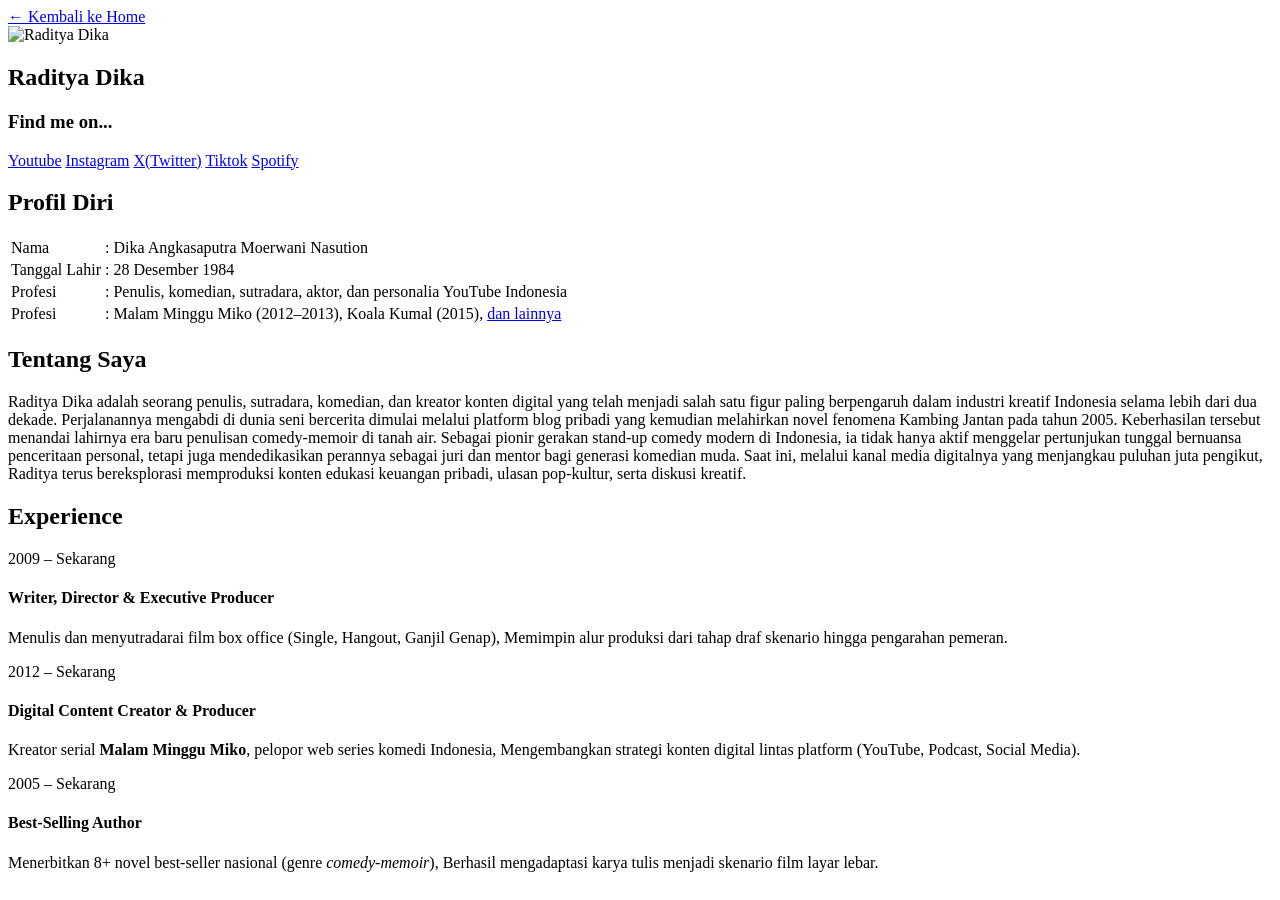
==== cv.html @ 8d0b9ec3 "fix html sementara" ====
<!DOCTYPE html>
<html lang="en">

<head>
    <meta charset="UTF-8">
    <meta name="viewport" content="width=device-width, initial-scale=1.0">
    <title>CV</title>
    <link rel="stylesheet" href="style.css" /> 
</head>

<body>
    <div class="nav-back">
        <a href="index.html" class="btn-back">← Kembali ke Home</a> <!-- balik landing page -->
    </div>

<div class="box">

    <div class="leftbar">
        <div class="profpic">
            <img 
                src="C:\Users\ELISABETH SITORUS\OneDrive\Documents\SEMS 3\PEMWEB\PRAKTIKUM\MODUL1\pweb-html_css-b14-2026\resources\raditya_profpic.jpg"
                alt="Raditya Dika"
                width="300"
                height="200"
            />
        </div> 
        <h2>Raditya Dika</h2>
        <h3>Find me on...</h3>

        <div class="links-social">
            <a href="https://www.youtube.com/@radityadika">Youtube</a>
            <a href="https://www.instagram.com/raditya_dika">Instagram</a>
            <a href="https://x.com/radityadika">X(Twitter)</a>
            <a href="https://www.tiktok.com/@radityadika28">Tiktok</a>
            <a href="https://open.spotify.com/show/6EmSBAixLaU1CwSu6gyujz?si=4ee5147032764cd2">Spotify</a>
        </div>
    </div>

    <div class="rightbar">
        <div class="box">
            <h2>Profil Diri</h2>
            <table>
                <tr>
                    <td class="label">Nama</td>
                    <td class="titik-dua">:</td>
                    <td>Dika Angkasaputra Moerwani Nasution</td>
                </tr>
                <tr>
                    <td class="label">Tanggal Lahir</td>
                    <td class="titik-dua">:</td>
                    <td>28 Desember 1984</td>
                </tr>
                <tr>
                    <td class="label">Profesi</td>
                    <td class="titik-dua">:</td>
                    <td>Penulis, komedian, sutradara, aktor, dan personalia YouTube Indonesia</td>
                </tr>
                <tr>
                    <td class="label">Profesi</td>
                    <td class="titik-dua">:</td>
                    <td>Malam Minggu Miko (2012–2013), Koala Kumal (2015), <a href="#more">dan lainnya</a></td>
                </tr>
            </table>
        </div>

        <div class="box">
            <h2>Tentang Saya</h2>
            <p>
                Raditya Dika adalah seorang penulis, sutradara, komedian, dan kreator konten digital yang telah menjadi salah satu figur paling berpengaruh dalam industri kreatif Indonesia selama lebih dari dua dekade. Perjalanannya mengabdi di dunia seni bercerita dimulai melalui platform blog pribadi yang kemudian melahirkan novel fenomena Kambing Jantan pada tahun 2005. Keberhasilan tersebut menandai lahirnya era baru penulisan comedy-memoir di tanah air. Sebagai pionir gerakan stand-up comedy modern di Indonesia, ia tidak hanya aktif menggelar pertunjukan tunggal bernuansa penceritaan personal, tetapi juga mendedikasikan perannya sebagai juri dan mentor bagi generasi komedian muda. Saat ini, melalui kanal media digitalnya yang menjangkau puluhan juta pengikut, Raditya terus bereksplorasi memproduksi konten edukasi keuangan pribadi, ulasan pop-kultur, serta diskusi kreatif.
            </p>
        </div>
    </div>
</div>

<div class="more" id="more">
    <h2>Experience</h2>
    <div class="gallery">
        <div class="exp1">
            <div class="timeline-item">
                <span class="year">2009 – Sekarang</span>
                <h4>Writer, Director & Executive Producer</h4>
                <p>Menulis dan menyutradarai film box office (Single, Hangout, Ganjil Genap), Memimpin alur produksi dari tahap draf skenario hingga pengarahan pemeran.</p>
            </div>
        </div>

        <div class="exp1">
            <div class="timeline-item">
                <span class="year">2012 – Sekarang</span>
                <h4>Digital Content Creator & Producer</h4>
                <p>Kreator serial <b>Malam Minggu Miko</b>, pelopor web series komedi Indonesia, Mengembangkan strategi konten digital lintas platform (YouTube, Podcast, Social Media).</p>
            </div>
        </div>

        <div class="exp1">
            <div class="timeline-item">
                <span class="year">2005 – Sekarang</span>
                <h4>Best-Selling Author</h4>
                <p>Menerbitkan 8+ novel best-seller nasional (genre <i>comedy-memoir</i>), Berhasil mengadaptasi karya tulis menjadi skenario film layar lebar.</p>
            </div>
        </div>
    </div>
</div>
</body>

</html>
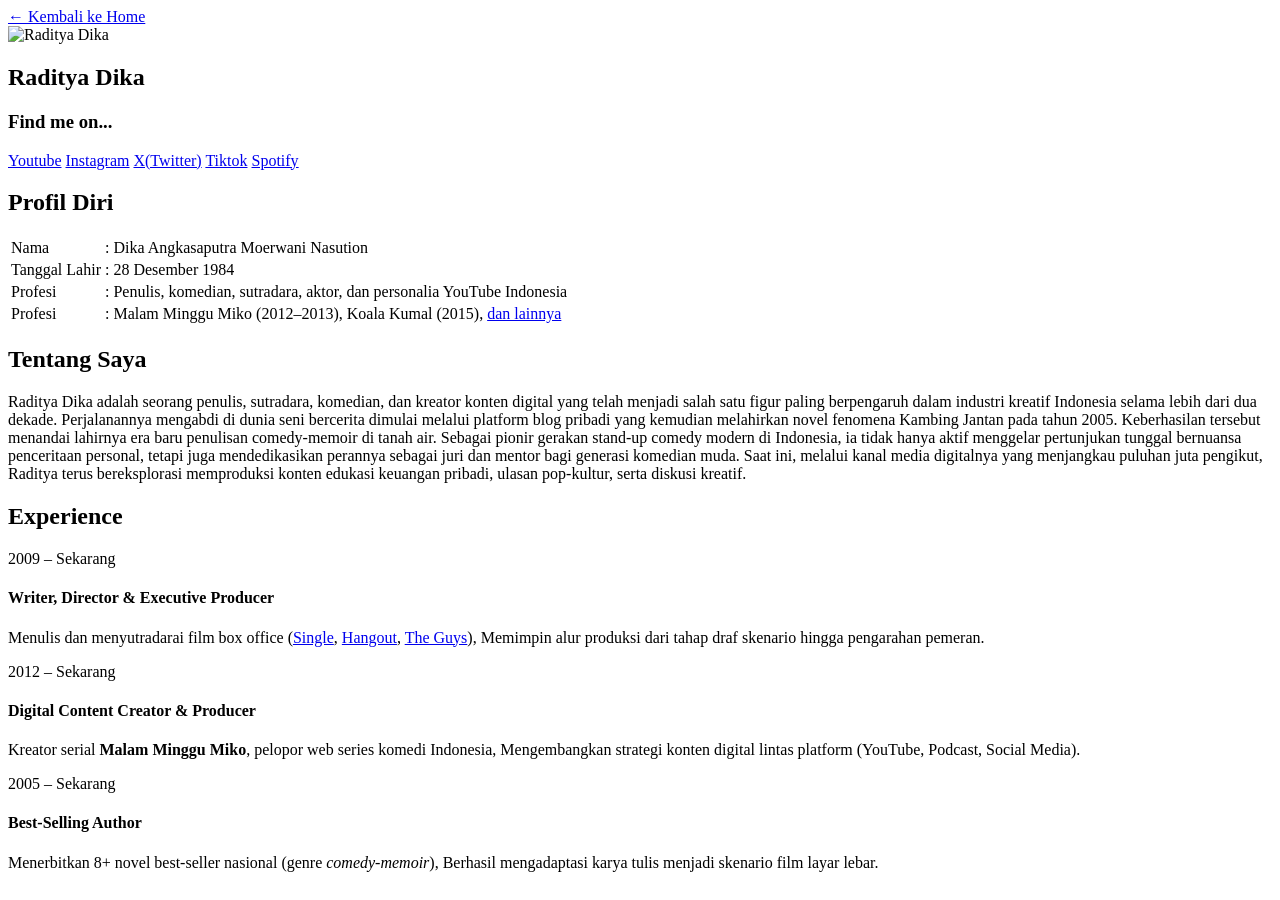
==== commit c2506bab: "fix cv sementara" ====
--- a/cv.html
+++ b/cv.html
@@ -79,7 +79,7 @@
             <div class="timeline-item">
                 <span class="year">2009 – Sekarang</span>
                 <h4>Writer, Director & Executive Producer</h4>
-                <p>Menulis dan menyutradarai film box office (Single, Hangout, Ganjil Genap), Memimpin alur produksi dari tahap draf skenario hingga pengarahan pemeran.</p>
+                <p>Menulis dan menyutradarai film box office (<a href="https://id.wikipedia.org/wiki/Single_(film)">Single</a>, <a href="https://id.wikipedia.org/wiki/Hangout_(film)">Hangout</a>, <a href="https://id.wikipedia.org/wiki/The_Guys">The Guys</a>), Memimpin alur produksi dari tahap draf skenario hingga pengarahan pemeran.</p>
             </div>
         </div>
 
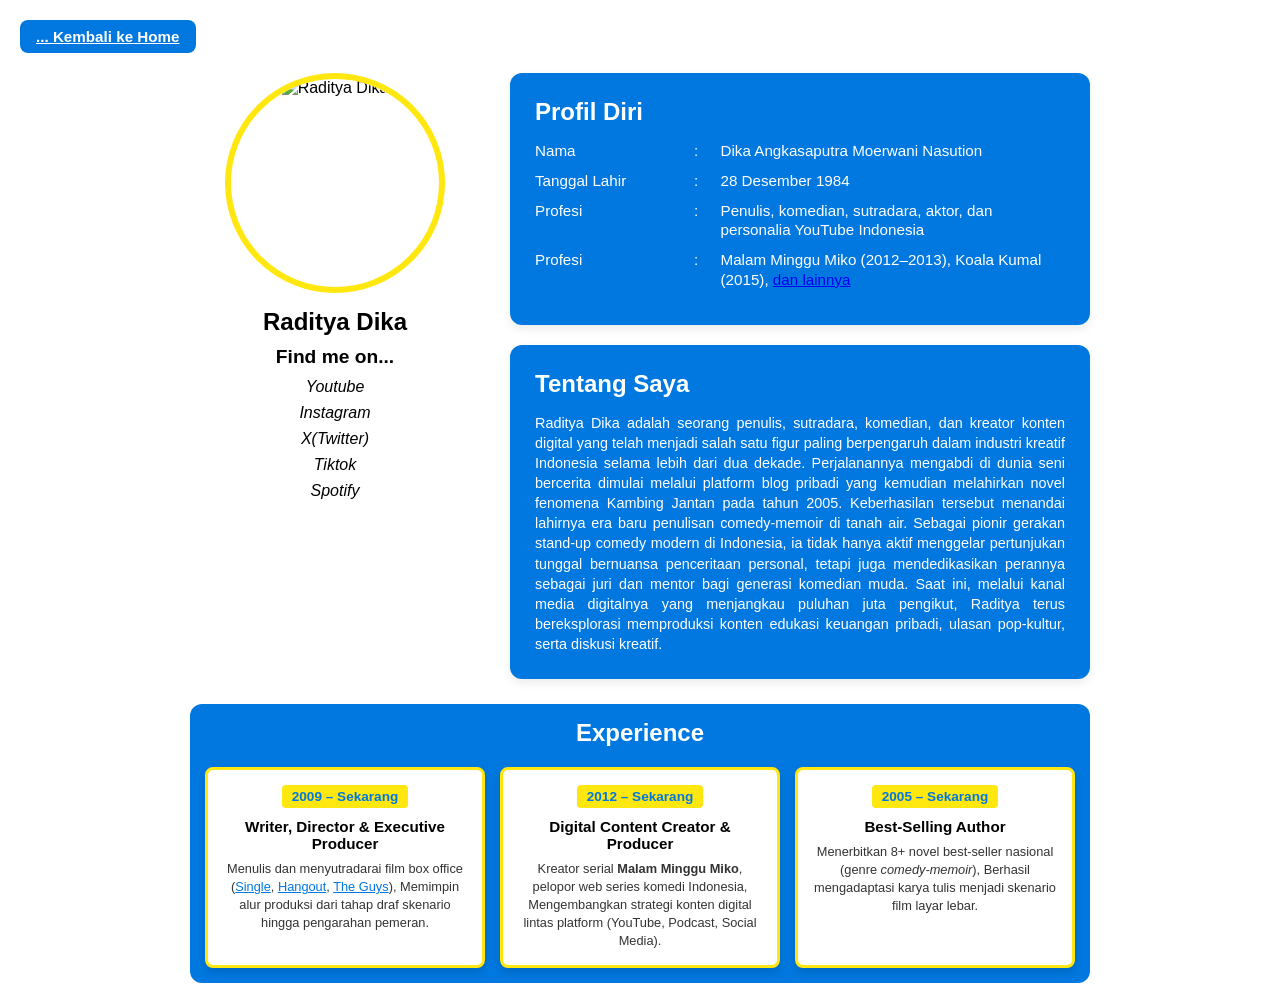
==== commit 8e85fb36: "fix cv" ====
--- a/cv.html
+++ b/cv.html
@@ -10,29 +10,29 @@
 
 <body>
     <div class="nav-back">
-        <a href="index.html" class="btn-back">← Kembali ke Home</a> <!-- balik landing page -->
+        <a href="index.html" class="btn-back"><b>... Kembali ke Home</b> </a> <!-- balik landing page -->
     </div>
 
-<div class="box">
+<div class="page">
 
     <div class="leftbar">
         <div class="profpic">
             <img 
                 src="C:\Users\ELISABETH SITORUS\OneDrive\Documents\SEMS 3\PEMWEB\PRAKTIKUM\MODUL1\pweb-html_css-b14-2026\resources\raditya_profpic.jpg"
                 alt="Raditya Dika"
-                width="300"
-                height="200"
+                width="400"
+                height="300"
             />
         </div> 
         <h2>Raditya Dika</h2>
         <h3>Find me on...</h3>
 
         <div class="links-social">
-            <a href="https://www.youtube.com/@radityadika">Youtube</a>
-            <a href="https://www.instagram.com/raditya_dika">Instagram</a>
-            <a href="https://x.com/radityadika">X(Twitter)</a>
-            <a href="https://www.tiktok.com/@radityadika28">Tiktok</a>
-            <a href="https://open.spotify.com/show/6EmSBAixLaU1CwSu6gyujz?si=4ee5147032764cd2">Spotify</a>
+            <p><a href="https://www.youtube.com/@radityadika">Youtube</a></p>
+            <p><a href="https://www.instagram.com/raditya_dika">Instagram</a></p>
+            <p><a href="https://x.com/radityadika">X(Twitter)</a></p>
+            <p><a href="https://www.tiktok.com/@radityadika28">Tiktok</a></p>
+            <p><a href="https://open.spotify.com/show/6EmSBAixLaU1CwSu6gyujz?si=4ee5147032764cd2">Spotify</a></p>
         </div>
     </div>
 
@@ -72,6 +72,7 @@
     </div>
 </div>
 
+<div class="experience">
 <div class="more" id="more">
     <h2>Experience</h2>
     <div class="gallery">
@@ -100,6 +101,7 @@
         </div>
     </div>
 </div>
+</div>
 </body>
 
 </html>
--- a/style.css
+++ b/style.css
@@ -0,0 +1,258 @@
+* {
+  box-sizing: border-box;
+  margin: 0;
+  padding: 0;
+  font-family: Arial, Helvetica, sans-serif;
+}
+
+.nav-back {
+  margin-bottom: 20px;
+}
+
+body {
+  background-color: #ffffff; 
+  color: #000000;          
+  padding: 20px;
+}
+
+.page {
+  display: flex;
+  flex-direction: row;
+  max-width: 900px;
+  margin: 0 auto;
+  gap: 30px;
+}
+
+.btn-back {
+  display: inline-block;
+  padding: 8px 16px;
+  background-color: #0078e0; 
+  color: #ffffff;        
+  border-radius: 8px;
+  font-size: 0.95rem;
+  transition: background-color 0.2s ease, transform 0.1s ease;
+}
+
+.btn-back:hover {
+  background-color: #005bb5;
+  transform: translateY(-1px);
+}
+
+.leftbar {
+  flex: 1;
+  text-align: center;
+}
+
+.profpic {
+  width: 100%;
+  max-width: 220px;
+  aspect-ratio: 1 / 1;
+  margin: 0 auto 15px auto;
+  border-radius: 50%;
+  border: 6px solid #ffe70f; /* Aksen Kuning */
+  overflow: hidden;
+  background-color: #ffffff;
+}
+
+.profpic img {
+  width: 100%;
+  height: 100%;
+  object-fit: cover;
+  object-position: center;
+}
+
+.leftbar h2 {
+  font-size: 1.5rem;
+  font-weight: bold;
+  margin-bottom: 10px;
+  color: #000000;
+}
+
+.leftbar h3 {
+  font-size: 1.2rem;
+  font-weight: bold;
+  margin-bottom: 10px;
+  color: #000000;
+}
+
+.links-social p {
+  font-size: 1rem;
+  margin-bottom: 8px;
+}
+
+.links-social a {
+  color: #000000;
+  text-decoration: none;
+  font-style: italic;
+  transition: color 0.2s ease;
+}
+
+.links-social a:hover {
+  color: #ffe70f;
+  text-decoration: underline;
+}
+
+.rightbar {
+  flex: 2;
+  display: flex;
+  flex-direction: column;
+  gap: 20px;
+}
+
+.box {
+  background-color: #0078e0; /* Biru Utas */
+  color: #ffffff;            /* Teks Putih */
+  padding: 25px;
+  border-radius: 12px;
+  box-shadow: 0 4px 10px rgba(0, 0, 0, 0.08);
+}
+
+.box h2 {
+  font-size: 1.5rem;
+  font-weight: bold;
+  margin-bottom: 15px;
+  color: #ffffff;
+}
+
+.box table {
+  width: 100%;
+  border-collapse: collapse;
+}
+
+.box td {
+  vertical-align: top;
+  padding-bottom: 10px;
+  font-size: 0.95rem;
+  line-height: 1.3;
+  color: #ffffff;
+}
+
+.box td.label {
+  width: 30%;
+}
+
+.box td.titik-dua {
+  width: 5%;
+}
+
+.box p {
+  font-size: 0.9rem;
+  line-height: 1.4;
+  text-align: justify;
+  color: #ffffff;
+}
+
+.experience {
+  max-width: 900px;
+  margin: 25px auto 0 auto; /* 30px memberi jarak dari box atasnya */
+  background-color: #0078e0;
+  padding: 15px;
+  border-radius: 12px;
+}
+
+.experience h2 {
+  text-align: center;
+  font-size: 1.5rem;
+  font-weight: bold;
+  margin-bottom: 20px;
+  color: #ffffff;
+}
+
+/* Grid Layout 3 Kolom Sejajar */
+.gallery {
+  display: flex;
+  justify-content: center;
+  align-items: stretch; /* Memastikan tinggi ketiga box selalu sama */
+  gap: 15px;            /* Jarak antar 3 box */
+}
+
+/* Masing-Masing Box dari 3 Experience */
+.exp1 {
+  flex: 1;                     /* Membagi 3 box rata lebar */
+  background-color: #ffffff;   /* Latar putih agar kontras di atas biru */
+  color: #000000;              /* Teks hitam */
+  border-radius: 8px;
+  border: 3px solid #ffe70f;    /* Bingkai aksen kuning */
+  overflow: hidden;
+  box-shadow: 0 4px 8px rgba(0, 0, 0, 0.15);
+  transition: transform 0.2s ease;
+}
+
+.exp1:hover {
+  transform: translateY(-5px); /* Efek terangkat saat di-hover */
+}
+
+/* Isi Teks di Dalam Box */
+.timeline-item {
+  padding: 15px;
+  display: flex;
+  flex-direction: column;
+  align-items: center;
+  text-align: center;
+  height: 100%;
+}
+
+.timeline-item .year {
+  font-size: 0.85rem;
+  font-weight: bold;
+  color: #0078e0;
+  background-color: #ffe70f;
+  padding: 4px 10px;
+  border-radius: 4px;
+  margin-bottom: 10px;
+  display: inline-block;
+}
+
+.timeline-item h4 {
+  font-size: 0.95rem;
+  font-weight: bold;
+  color: #000000;
+  margin-bottom: 8px;
+}
+
+.timeline-item p {
+  font-size: 0.8rem;
+  color: #333333;
+  line-height: 1.4;
+  font-weight: normal;
+}
+
+.timeline-item p a {
+  color: #0078e0;
+  text-decoration: underline;
+}
+
+/* Responsive Support untuk Layar HP */
+@media (max-width: 768px) {
+  .gallery {
+    flex-direction: column; /* Mengubah susunan 3 box menjadi vertikal di HP */
+  }
+}
+
+@media (max-width: 768px) {
+  body {
+    padding: 10px;
+  }
+
+  .box {
+    flex-direction: column;
+    gap: 20px;
+  }
+
+  .leftbar, 
+  .rightbar {
+    width: 100%;
+  }
+
+  .profpic {
+    max-width: 180px;
+  }
+
+  .more {
+    flex-direction: column;
+  }
+
+  .gallery {
+    height: 140px;
+  }
+}
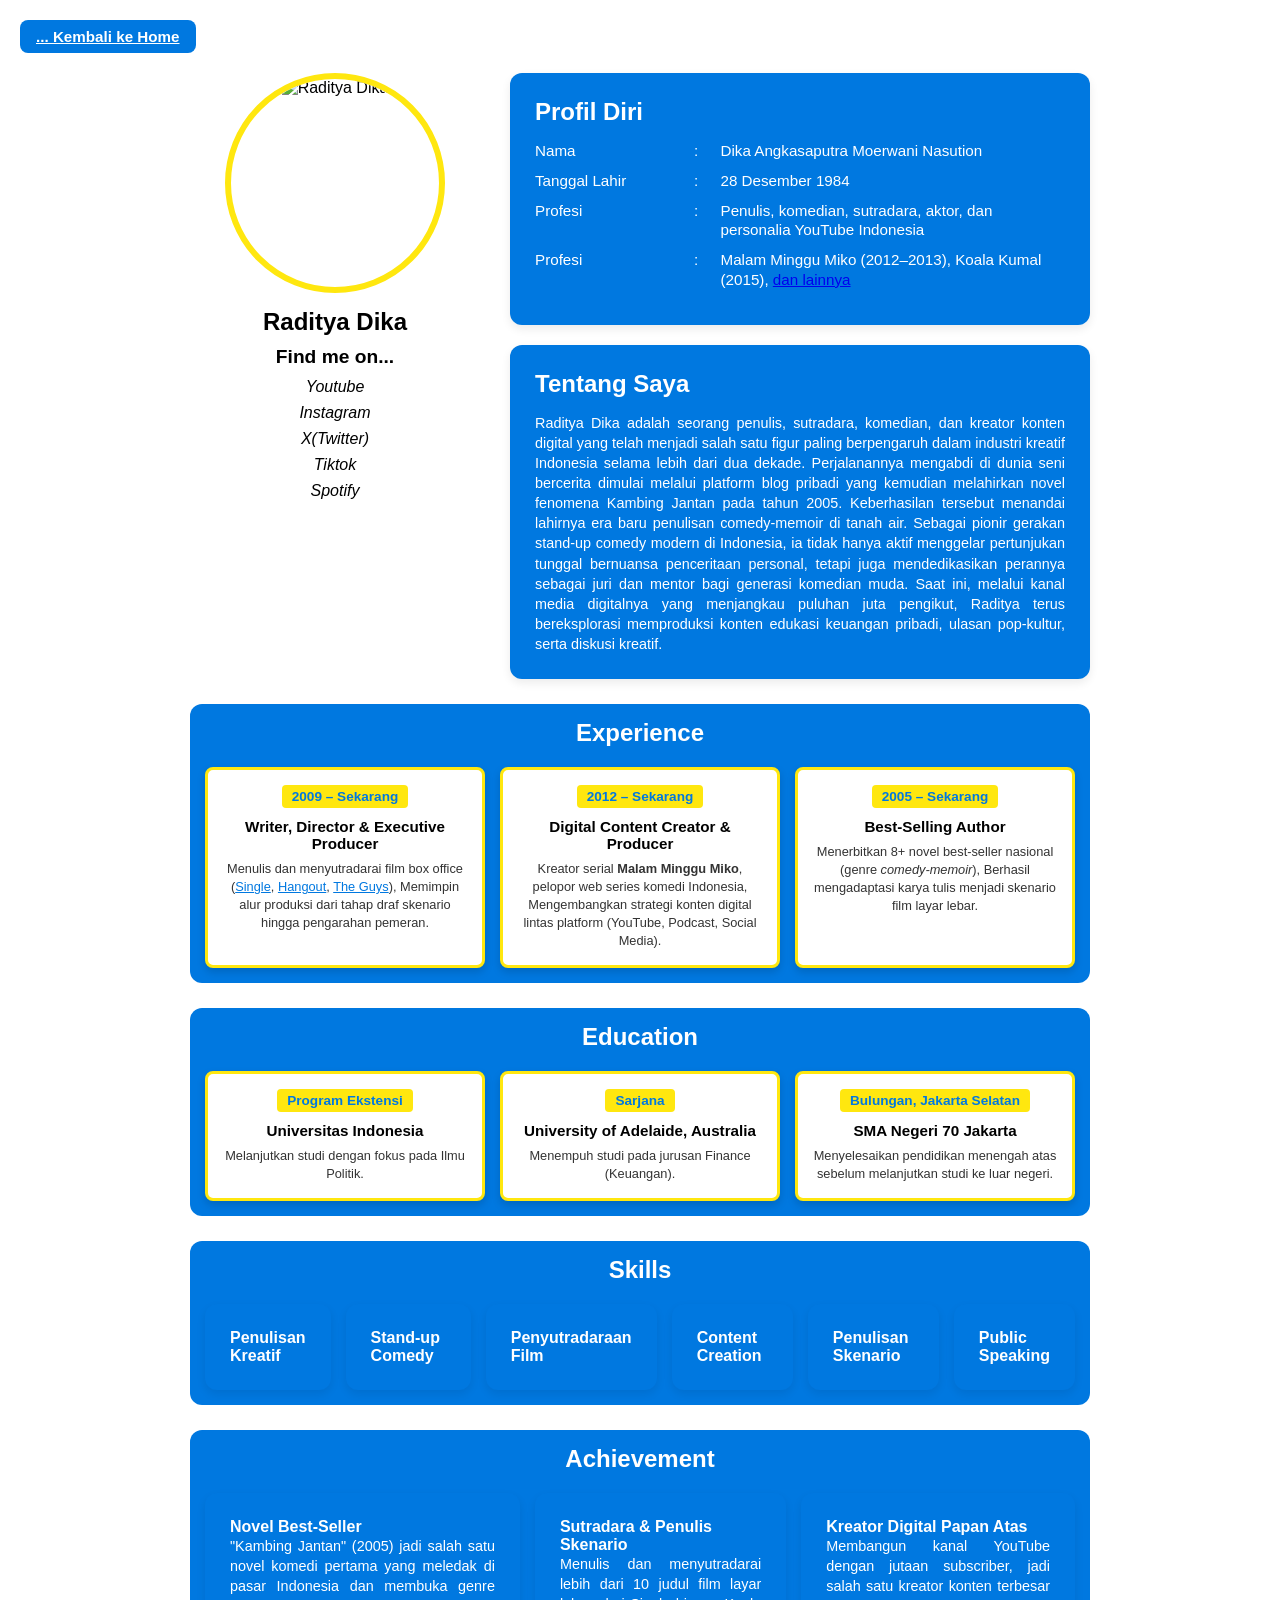
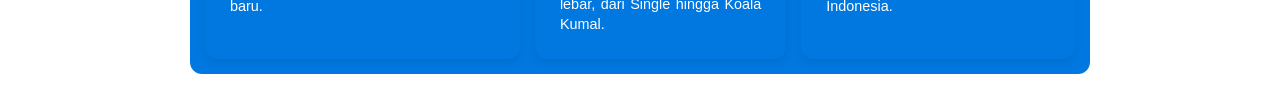
==== commit 3e9c2415: "edu skill achiev" ====
--- a/cv.html
+++ b/cv.html
@@ -102,6 +102,97 @@
     </div>
 </div>
 </div>
+
+<div class="experience">
+<div class="more" id="education">
+    <h2>Education</h2>
+    <div class="gallery">
+        <div class="exp1">
+            <div class="timeline-item">
+                <span class="year">Program Ekstensi</span>
+                <h4>Universitas Indonesia</h4>
+                <p>Melanjutkan studi dengan fokus pada Ilmu Politik.</p>
+            </div>
+        </div>
+
+        <div class="exp1">
+            <div class="timeline-item">
+                <span class="year">Sarjana</span>
+                <h4>University of Adelaide, Australia</h4>
+                <p>Menempuh studi pada jurusan Finance (Keuangan).</p>
+            </div>
+        </div>
+
+        <div class="exp1">
+            <div class="timeline-item">
+                <span class="year">Bulungan, Jakarta Selatan</span>
+                <h4>SMA Negeri 70 Jakarta</h4>
+                <p>Menyelesaikan pendidikan menengah atas sebelum melanjutkan studi ke luar negeri.</p>
+            </div>
+        </div>
+    </div>
+</div>
+</div>
+
+<div class="experience">
+<div class="more" id="skills">
+    <h2>Skills</h2>
+    <div class="gallery skills-grid">
+        <div class="box skill-card">
+            <h4>Penulisan Kreatif</h4>
+            <div class="skill-bar"><span style="width: 95%;"></span></div>
+        </div>
+
+        <div class="box skill-card">
+            <h4>Stand-up Comedy</h4>
+            <div class="skill-bar"><span style="width: 90%;"></span></div>
+        </div>
+
+        <div class="box skill-card">
+            <h4>Penyutradaraan Film</h4>
+            <div class="skill-bar"><span style="width: 85%;"></span></div>
+        </div>
+
+        <div class="box skill-card">
+            <h4>Content Creation</h4>
+            <div class="skill-bar"><span style="width: 92%;"></span></div>
+        </div>
+
+        <div class="box skill-card">
+            <h4>Penulisan Skenario</h4>
+            <div class="skill-bar"><span style="width: 88%;"></span></div>
+        </div>
+
+        <div class="box skill-card">
+            <h4>Public Speaking</h4>
+            <div class="skill-bar"><span style="width: 93%;"></span></div>
+        </div>
+    </div>
+</div>
+</div>
+
+<div class="experience">
+<div class="more" id="achievement">
+    <h2>Achievement</h2>
+    <div class="gallery achieve-grid">
+        <div class="box achieve-card">
+            <h4>Novel Best-Seller</h4>
+            <p>"Kambing Jantan" (2005) jadi salah satu novel komedi pertama yang meledak di pasar Indonesia dan membuka genre baru.</p>
+        </div>
+
+        <div class="box achieve-card">
+            <h4>Sutradara & Penulis Skenario</h4>
+            <p>Menulis dan menyutradarai lebih dari 10 judul film layar lebar, dari Single hingga Koala Kumal.</p>
+        </div>
+
+        <div class="box achieve-card">
+            <h4>Kreator Digital Papan Atas</h4>
+            <p>Membangun kanal YouTube dengan jutaan subscriber, jadi salah satu kreator konten terbesar Indonesia.</p>
+        </div>
+    </div>
+</div>
+</div>
+
 </body>
 
 </html>
--- a/style.css
+++ b/style.css
@@ -49,7 +49,7 @@
   aspect-ratio: 1 / 1;
   margin: 0 auto 15px auto;
   border-radius: 50%;
-  border: 6px solid #ffe70f; /* Aksen Kuning */
+  border: 6px solid #ffe70f; 
   overflow: hidden;
   background-color: #ffffff;
 }
@@ -100,8 +100,8 @@
 }
 
 .box {
-  background-color: #0078e0; /* Biru Utas */
-  color: #ffffff;            /* Teks Putih */
+  background-color: #0078e0; 
+  color: #ffffff;          
   padding: 25px;
   border-radius: 12px;
   box-shadow: 0 4px 10px rgba(0, 0, 0, 0.08);
@@ -144,7 +144,7 @@
 
 .experience {
   max-width: 900px;
-  margin: 25px auto 0 auto; /* 30px memberi jarak dari box atasnya */
+  margin: 25px auto 0 auto; 
   background-color: #0078e0;
   padding: 15px;
   border-radius: 12px;
@@ -158,31 +158,29 @@
   color: #ffffff;
 }
 
-/* Grid Layout 3 Kolom Sejajar */
 .gallery {
   display: flex;
   justify-content: center;
-  align-items: stretch; /* Memastikan tinggi ketiga box selalu sama */
-  gap: 15px;            /* Jarak antar 3 box */
-}
-
-/* Masing-Masing Box dari 3 Experience */
+  align-items: stretch; 
+  gap: 15px;           
+}
+
 .exp1 {
-  flex: 1;                     /* Membagi 3 box rata lebar */
-  background-color: #ffffff;   /* Latar putih agar kontras di atas biru */
-  color: #000000;              /* Teks hitam */
+  flex: 1;                    
+  background-color: #ffffff;  
+  color: #000000;             
   border-radius: 8px;
-  border: 3px solid #ffe70f;    /* Bingkai aksen kuning */
+  border: 3px solid #ffe70f;   
   overflow: hidden;
   box-shadow: 0 4px 8px rgba(0, 0, 0, 0.15);
   transition: transform 0.2s ease;
 }
 
 .exp1:hover {
-  transform: translateY(-5px); /* Efek terangkat saat di-hover */
-}
-
-/* Isi Teks di Dalam Box */
+  transform: translateY(-5px); 
+}
+
+
 .timeline-item {
   padding: 15px;
   display: flex;
@@ -222,37 +220,17 @@
   text-decoration: underline;
 }
 
-/* Responsive Support untuk Layar HP */
+/* bagian ngatur responsive */
 @media (max-width: 768px) {
   .gallery {
-    flex-direction: column; /* Mengubah susunan 3 box menjadi vertikal di HP */
+    flex-direction: column;
+    gap: 15px;
   }
-}
-
-@media (max-width: 768px) {
-  body {
-    padding: 10px;
+  .experience {
+    margin: 20px 10px 0 10px;
+    padding: 15px;
   }
-
-  .box {
-    flex-direction: column;
-    gap: 20px;
-  }
-
-  .leftbar, 
-  .rightbar {
+  .exp1-item {
     width: 100%;
   }
-
-  .profpic {
-    max-width: 180px;
-  }
-
-  .more {
-    flex-direction: column;
-  }
-
-  .gallery {
-    height: 140px;
-  }
 }
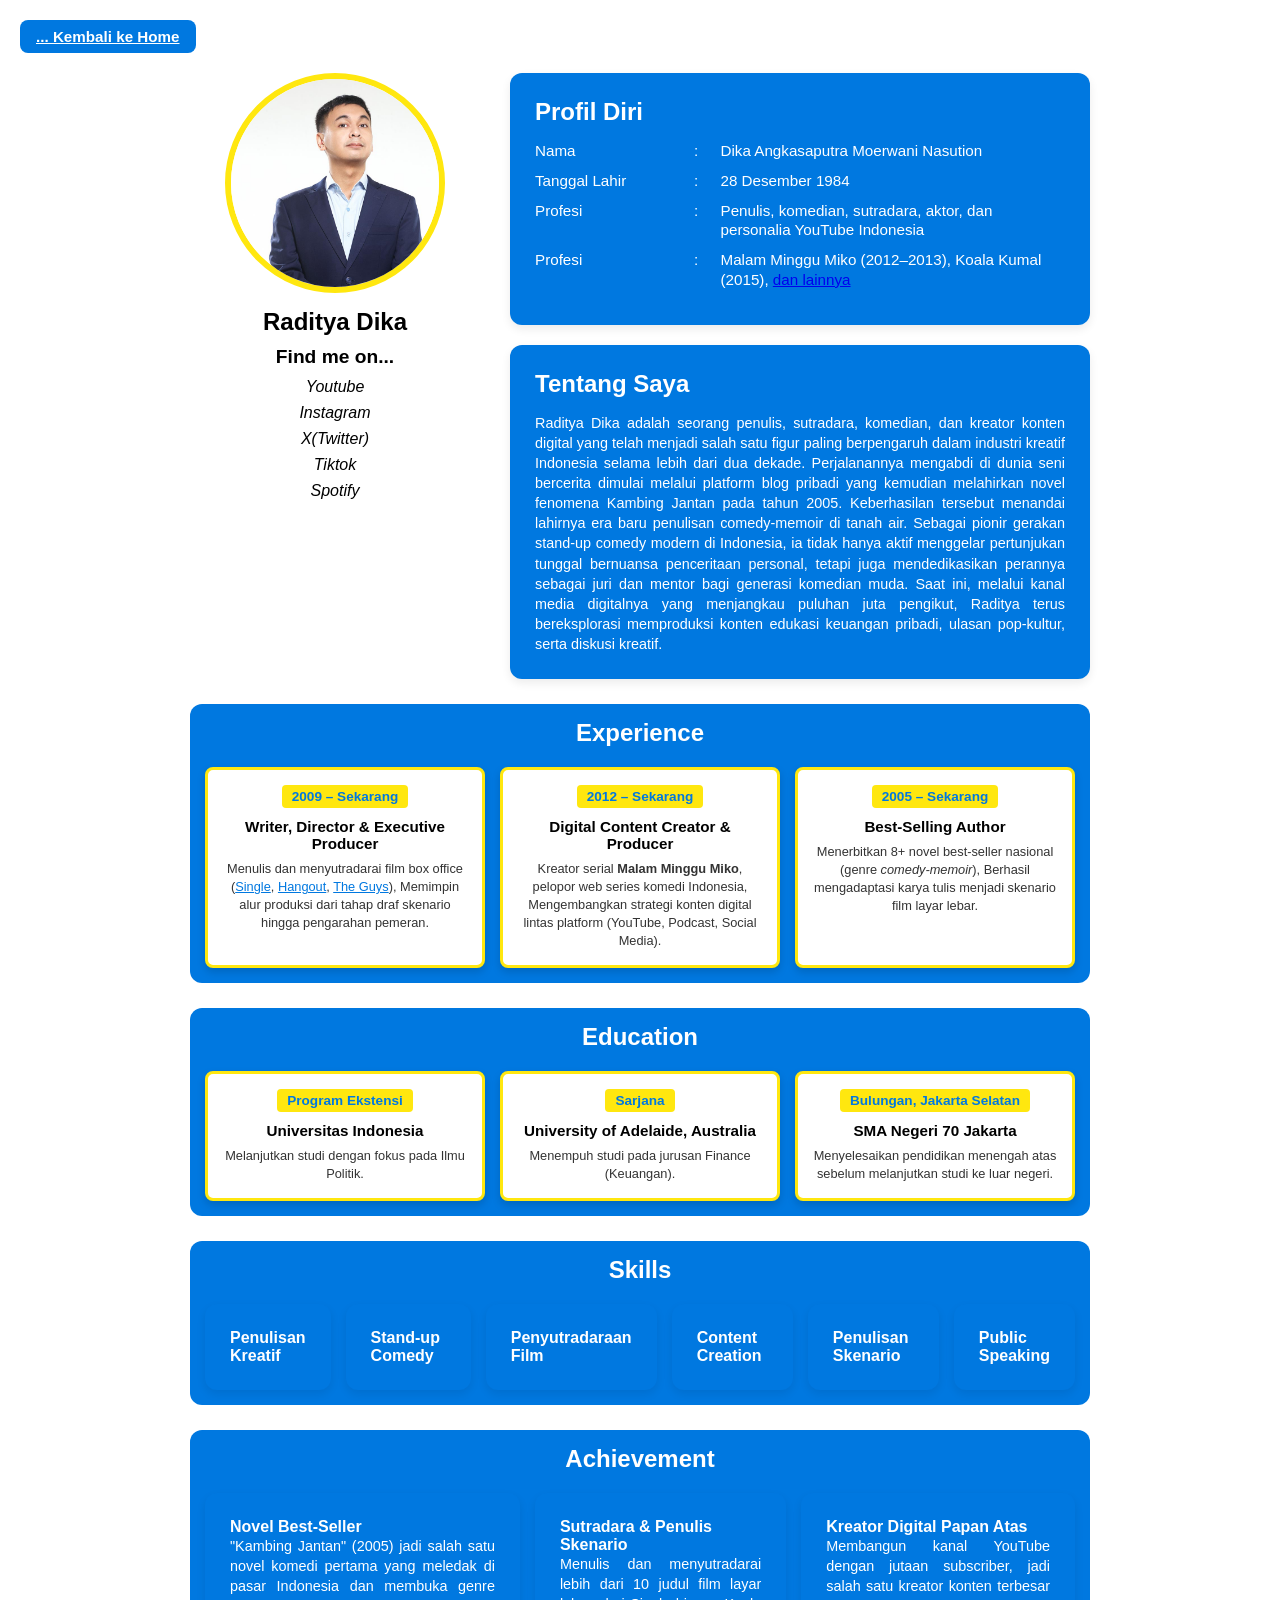
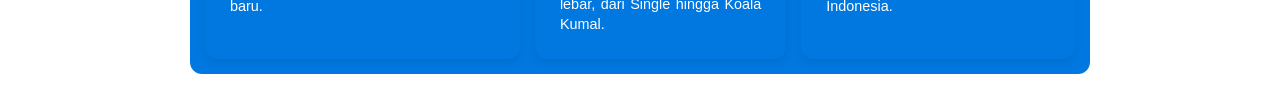
==== commit 35760748: "Progress landing page" ====
--- a/cv.html
+++ b/cv.html
@@ -18,7 +18,7 @@
     <div class="leftbar">
         <div class="profpic">
             <img 
-                src="C:\Users\ELISABETH SITORUS\OneDrive\Documents\SEMS 3\PEMWEB\PRAKTIKUM\MODUL1\pweb-html_css-b14-2026\resources\raditya_profpic.jpg"
+                src="resources\raditya_profpic.jpg"
                 alt="Raditya Dika"
                 width="400"
                 height="300"
@@ -38,6 +38,7 @@
 
     <div class="rightbar">
         <div class="box">
+            <div id="profil">
             <h2>Profil Diri</h2>
             <table>
                 <tr>
@@ -61,6 +62,7 @@
                     <td>Malam Minggu Miko (2012–2013), Koala Kumal (2015), <a href="#more">dan lainnya</a></td>
                 </tr>
             </table>
+            </div>
         </div>
 
         <div class="box">
--- a/style.css
+++ b/style.css
@@ -14,6 +14,92 @@
   color: #000000;          
   padding: 20px;
 }
+
+.nav-wrapper {
+  padding: 20px;
+  margin-bottom: 10px;
+  background-color: #0078e0;
+  border-radius: 20px;
+}
+
+nav {
+  display: flex;
+  align-items: center;
+}
+
+.nav-links {
+  display: flex;
+  font-size: 15px;
+  color: rgb(250, 250, 250);
+  margin-right: auto;
+  gap: 50px;
+  transition: 0.5s ease;
+}
+.nav-links a {
+  color: #ffffff;
+}
+
+nav a:hover {
+  color: #ffe70f;
+}
+
+.home-container {
+  display: flex;
+  align-items: center;
+  gap: 30px;
+}
+
+#image img {
+  width: 150px;
+  height: 150px;
+  border-radius: 50%;
+}
+
+.landing-page-box {
+  background-color: transparent;
+  color: #000000;          
+  padding: 5px;
+  border-radius: 40px;
+  box-shadow: 0 4px 10px rgba(0, 0, 0, 0.08);
+}
+
+.profile-text {
+  flex: 1;
+  font-size: 15px;
+  padding: 100px 100px;
+  color: #000000;
+}
+
+.profile-text h1 {
+  margin-bottom: 10px;
+}
+
+.profile-text p {
+  margin-bottom: 15px;
+  line-height: 1.6;
+}
+
+.social-media-box {
+  position: fixed;
+  top: 80%;
+  right: 16px;
+  transform: translateY(-50%);
+  z-index: 999;
+}
+
+.social-media {
+  position: sticky;
+  right: 16px;
+  display: flex;
+  flex-direction: column;
+  gap: 15px;
+}
+
+.social-media a:hover {
+  color: #ffe70f;
+}
+
+/* CREATIVE CV */
 
 .page {
   display: flex;
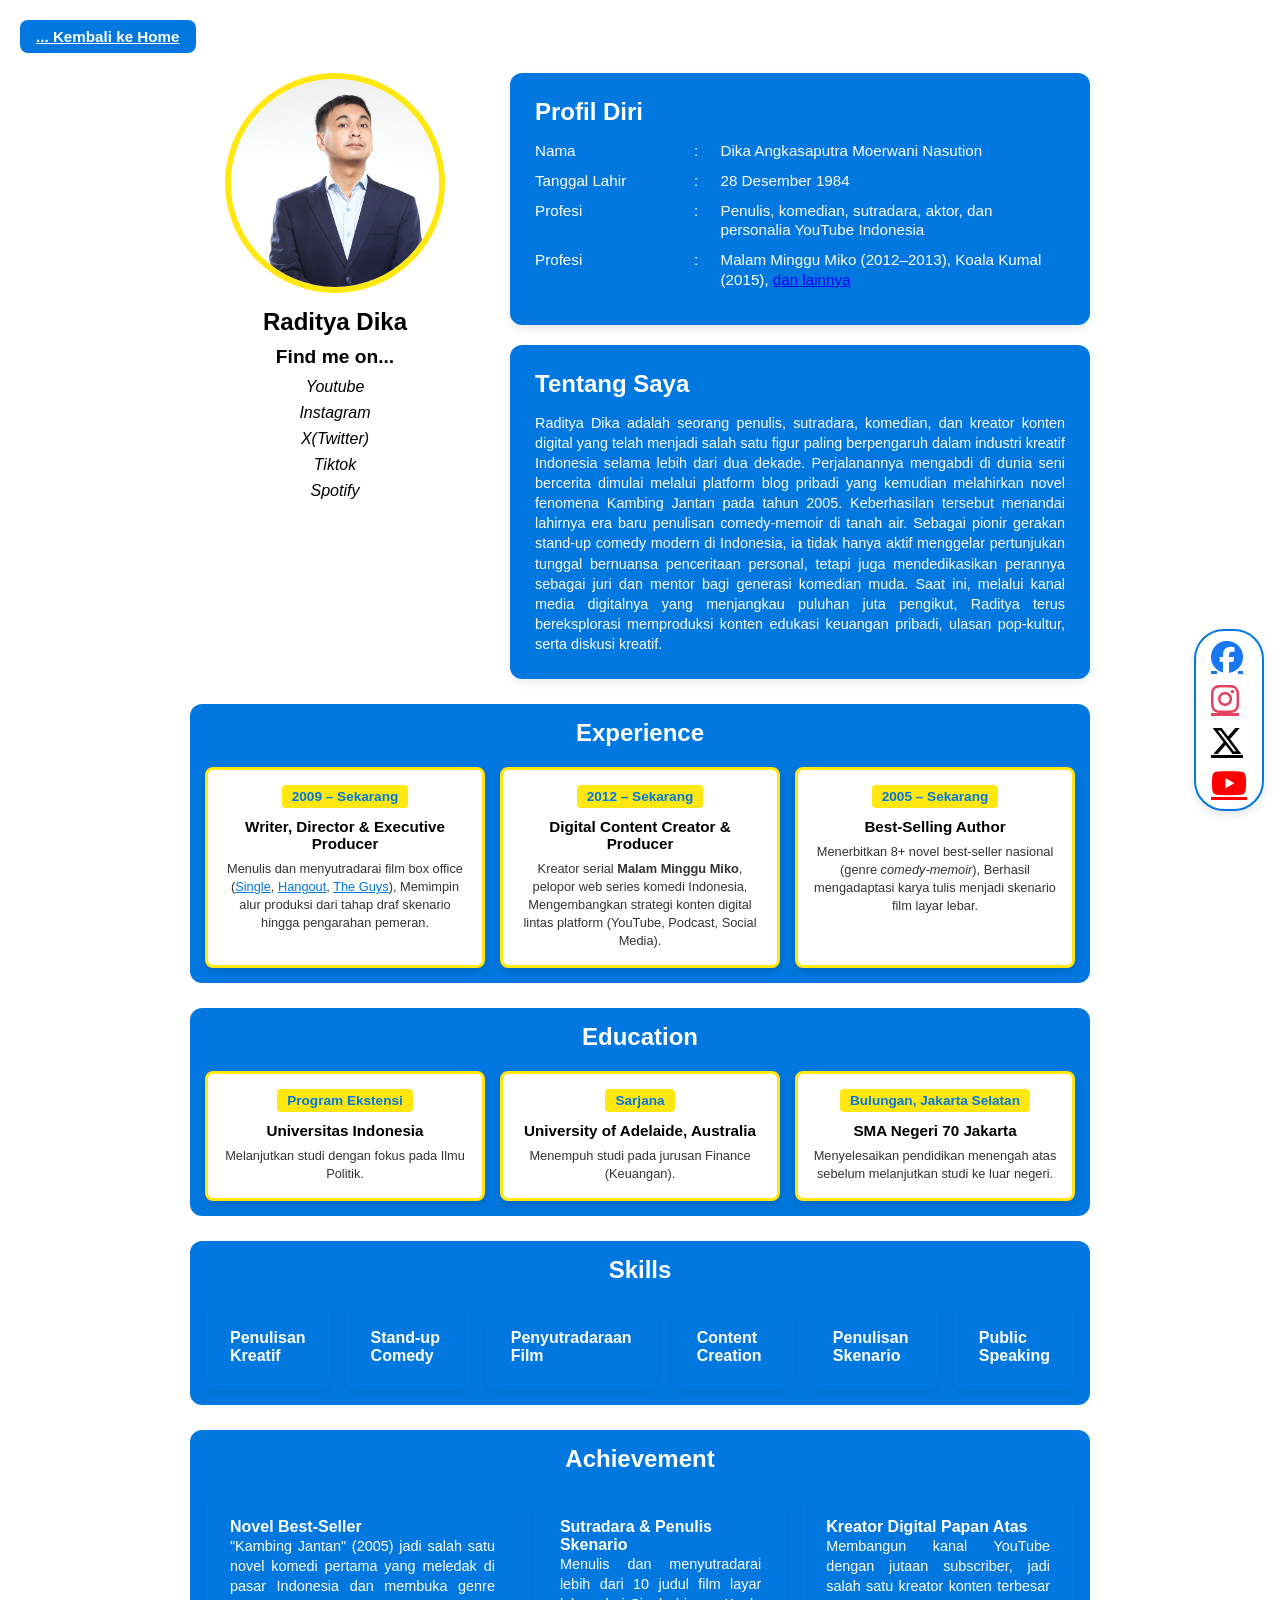
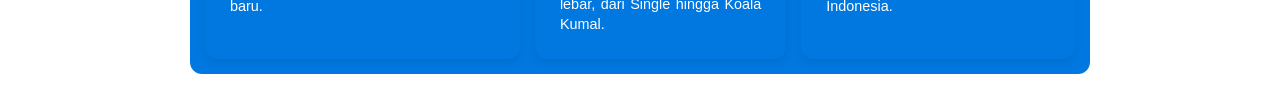
==== commit c2efdd30: "Add social media icon" ====
--- a/cv.html
+++ b/cv.html
@@ -5,7 +5,8 @@
     <meta charset="UTF-8">
     <meta name="viewport" content="width=device-width, initial-scale=1.0">
     <title>CV</title>
-    <link rel="stylesheet" href="style.css" /> 
+    <link rel="stylesheet" href="style.css" />
+    <link rel="stylesheet" href="https://cdnjs.cloudflare.com/ajax/libs/font-awesome/6.5.2/css/all.min.css"> 
 </head>
 
 <body>
@@ -195,6 +196,15 @@
 </div>
 </div>
 
+<div class="social-media-box">
+    <div class="social-media">    
+        <a href="https://www.facebook.com/radityadikapages/" class="fa-brands fa-facebook"></a>
+        <a href="https://www.instagram.com/raditya_dika/" class="fa-brands fa-instagram"></a>
+        <a href="https://x.com/radtyadikaa" class="fa-brands fa-x-twitter"></a>
+        <a href="https://www.youtube.com/@radityadika" class="fa-brands fa-youtube"></a>
+    </div>
+</div>
+
 </body>
 
 </html>
--- a/style.css
+++ b/style.css
@@ -15,26 +15,38 @@
   padding: 20px;
 }
 
+/* LANDING-PAGE */
+.landing-page {
+  max-width: 900px;
+  margin: 0 auto;
+  padding: 0 20px;
+}
+
 .nav-wrapper {
   padding: 20px;
   margin-bottom: 10px;
   background-color: #0078e0;
   border-radius: 20px;
+  box-shadow: 0 4px 10px rgba(0, 0, 0, 0.1);
+  position: sticky;
+  top: 10px;
+  z-index: 999;
 }
 
 nav {
   display: flex;
   align-items: center;
+  justify-content: center;
 }
 
 .nav-links {
   display: flex;
   font-size: 15px;
   color: rgb(250, 250, 250);
-  margin-right: auto;
-  gap: 50px;
+  gap: 75px;
   transition: 0.5s ease;
 }
+
 .nav-links a {
   color: #ffffff;
 }
@@ -50,53 +62,212 @@
 }
 
 #image img {
-  width: 150px;
-  height: 150px;
+  width: 250px;
+  height: 250px;
   border-radius: 50%;
 }
 
+#image img:hover {
+  transform: scale(1.1);
+  transition: transform 0.5s ease;
+}
+
 .landing-page-box {
-  background-color: transparent;
-  color: #000000;          
+  background-color: #0078e0;
+  color: #ffffff;          
   padding: 5px;
   border-radius: 40px;
-  box-shadow: 0 4px 10px rgba(0, 0, 0, 0.08);
+  transition: 0.3s ease;
+  margin: 10px;
+}
+
+.landing-page-box:hover {
+  transform: translateY(-5px);
 }
 
 .profile-text {
   flex: 1;
   font-size: 15px;
-  padding: 100px 100px;
-  color: #000000;
+  padding: 50px 50px;
+  color: #ffffff;
 }
 
 .profile-text h1 {
+  margin-bottom: 10px;
+}
+
+.profile-text h2 {
   margin-bottom: 10px;
 }
 
 .profile-text p {
   margin-bottom: 15px;
   line-height: 1.6;
+}
+
+.stats-box {
+  display: flex;
+  padding: 20px;
+  justify-content: center;
+  gap: 30px;
+  margin: 30px 0;
+  flex-wrap: wrap;
+}
+
+.stats-item {
+  background-color: #ffffff;
+  border: 3px solid #ffe70f;
+  padding: 20px 30px;
+  border-radius: 12px;
+  text-align: center;
+  box-shadow: 0 4px 10px rgba(0, 0, 0, 0.1);
+  min-width: 150px;
+  transition: 0.3s ease;
+}
+
+.stats-item:hover {
+  border: 1px solid #777;
+  background-color: #ffe70f;
+  box-shadow: 0 8px 20px rgba(19, 26, 166, 0.2); 
+  transform: translateY(-5px);
+}
+
+.stats-item h3 {
+  font-size: 28px;
+  margin-bottom: 5px;
+}
+
+.stats-item p {
+  font-size: 14px;
+}
+
+/* PHOTO GALLERY */
+.photo-gallery {
+  display: flex;
+  flex-direction: row;
+  flex-wrap: wrap;
+  justify-content: center;
+  margin-top: 20px;
+}
+
+.photo-gallery h2 {
+  flex-basis: 100%;
+  text-align: center;
+  font-size: 28px;
+  margin-bottom: 20px;
+}
+
+.photo-item {
+  margin: 5px;
+  border: 1px solid #ccc;
+  width: 150px;
+  align-items: center;
+  box-shadow: 0 4px 10px rgba(0, 0, 0, 0.1);
+  transition: 0.3s ease;  
+}
+
+.photo-item:hover {
+  border: 1px solid #777;
+  box-shadow: 0 8px 20px rgba(0, 0, 0, 0.2); 
+  transform: translateY(-5px);
+}
+
+.photo-item img {
+  width: 100%;
+  height: 220px;
+  object-fit: cover;
+  display: block;
+}
+
+.photo-item .desc {
+  padding: 15px;
+  text-align: center;
 }
 
 .social-media-box {
   position: fixed;
   top: 80%;
   right: 16px;
+  z-index: 999;
+  border: 2px solid #0078e0;
+  padding: 10px;
+  justify-content: center;
+  box-shadow: 0 4px 10px rgba(0, 0, 0, 0.1);
+  border-radius: 30px;
   transform: translateY(-50%);
-  z-index: 999;
 }
 
 .social-media {
-  position: sticky;
-  right: 16px;
   display: flex;
   flex-direction: column;
-  gap: 15px;
-}
-
-.social-media a:hover {
-  color: #ffe70f;
+  gap: 10px;
+}
+
+.social-media a {
+  font-size: 32px;
+  margin: 0 5px;
+}
+
+.fa-facebook {
+  color: #1877F2;
+}
+
+.fa-instagram {
+  color: #E4405F;
+}
+
+.fa-x-twitter {
+  color: #000000;
+}
+
+.fa-youtube {
+  color: #FF0000;
+}
+
+.contact {
+  padding-top: 20px;
+  margin: 20px;
+  gap: 12px;
+  display: flex;
+  flex-direction: column;
+}
+
+form {
+  border-radius: 5px;
+  background-color: #f2f2f2;
+  padding: 20px;
+}
+
+label {
+  display: block;
+}
+
+input,
+textarea {
+  width: 100%;
+  padding: 12px;
+  margin: 8px 0;
+  display: inline-block;
+  border: 1px solid #ccc;
+  border-radius: 4px;
+  box-sizing: border-box;
+}
+
+input[type=submit] {
+  width: 100%;
+  background-color:#0078e0;
+  color: white;
+  padding: 14px;
+  margin: 8px 0;
+  border: none;
+  border-radius: 4px;
+  cursor: pointer;
+  transition: 0.3s ease;  
+}
+
+input[type=submit]:hover {
+  background-color: #0078e0;
+
 }
 
 /* CREATIVE CV */
@@ -307,6 +478,19 @@
 }
 
 /* bagian ngatur responsive */
+@media (max-width: 1100px) {
+  .social-media-box {
+    position: static;
+    margin: 20px auto;
+    transform: none;
+    width: fit-content;
+  }
+
+  .social-media {
+    flex-direction: row;
+  }
+}
+
 @media (max-width: 768px) {
   .gallery {
     flex-direction: column;
@@ -319,4 +503,18 @@
   .exp1-item {
     width: 100%;
   }
+  .nav-links {
+    font-size: 15px;
+    gap: 25px;
+  }
+  .photo-item {
+    width: calc(50% - 20px);
+  }
+}
+
+@media (max-width: 480px) {
+  .nav-links {
+    font-size: 11px;
+    gap: 12px;
+  }
 }
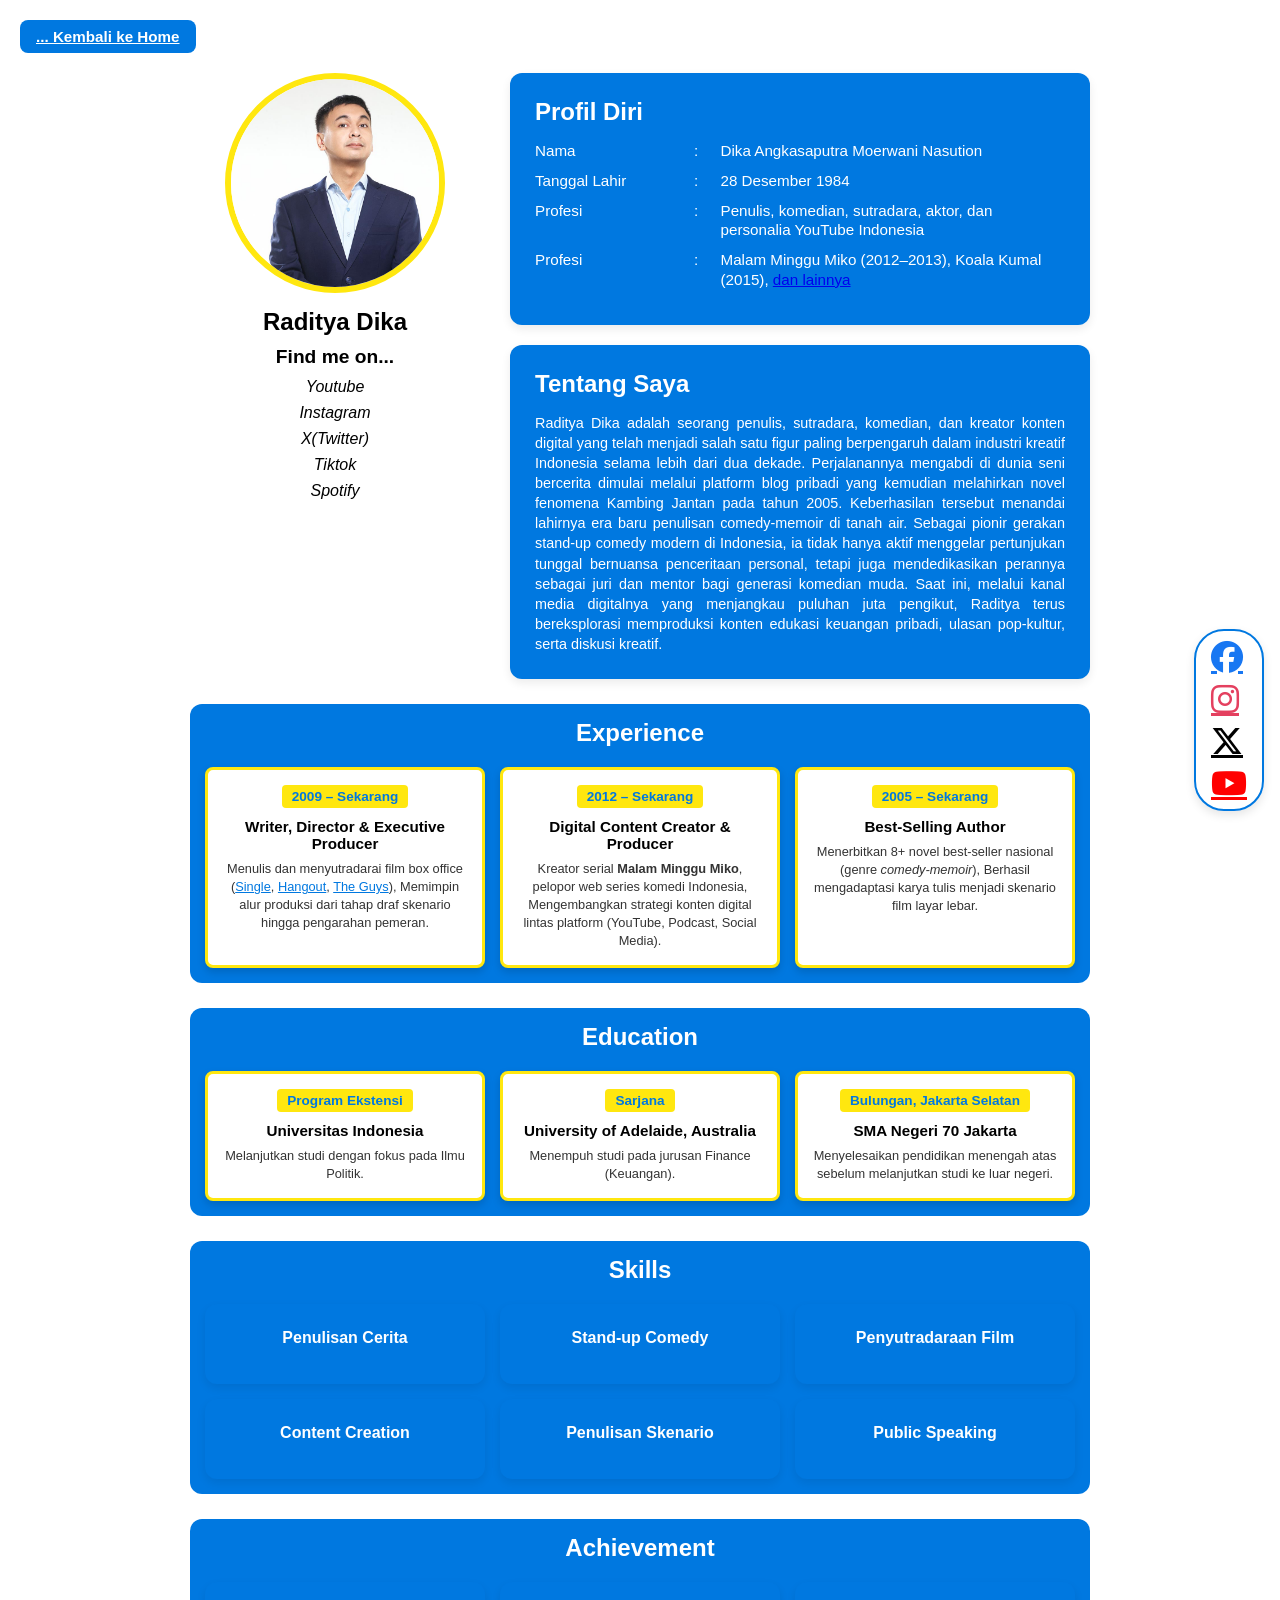
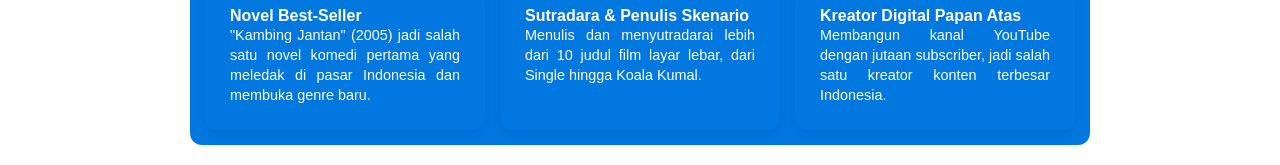
==== commit 5b1bca77: "update sedikit" ====
--- a/cv.html
+++ b/cv.html
@@ -142,7 +142,7 @@
     <h2>Skills</h2>
     <div class="gallery skills-grid">
         <div class="box skill-card">
-            <h4>Penulisan Kreatif</h4>
+            <h4>Penulisan Cerita</h4>
             <div class="skill-bar"><span style="width: 95%;"></span></div>
         </div>
 
--- a/style.css
+++ b/style.css
@@ -182,6 +182,42 @@
 .photo-item .desc {
   padding: 15px;
   text-align: center;
+}
+
+.podcast-section {
+  margin-top: 30px; 
+  padding: 25px;    
+}
+
+.podcast-grid {
+  display: flex;
+  gap: 20px;
+  margin-top: 20px;
+  justify-content: center;
+}
+
+.podcast-card {
+  flex: 1;
+  background-color: #ffffff;
+  border-radius: 8px;
+  border: 3px solid #ffe70f;
+  overflow: hidden;
+  display: flex;
+  flex-direction: column;
+  box-shadow: 0 4px 8px rgba(0, 0, 0, 0.15);
+  transition: transform 0.2s ease, box-shadow 0.2s ease;
+}
+
+.podcast-info {
+  padding: 12px;
+  text-align: center;
+}
+
+.podcast-info h4 {
+  color: #0078e0;
+  font-size: 0.95rem;
+  font-weight: bold;
+  margin-bottom: 6px;
 }
 
 .social-media-box {
@@ -510,6 +546,10 @@
   .photo-item {
     width: calc(50% - 20px);
   }
+  .podcast-grid {
+      flex-direction: column;
+      gap: 15px;
+    }
 }
 
 @media (max-width: 480px) {
@@ -517,4 +557,66 @@
     font-size: 11px;
     gap: 12px;
   }
+}
+
+.gallery.skills-grid,
+.gallery.achieve-grid {
+  display: grid;
+  grid-template-columns: repeat(3, 1fr);
+  gap: 15px;
+}
+
+.skill-card,
+.achieve-card {
+  transition: transform 0.2s ease;
+}
+
+.skill-card:hover,
+.achieve-card:hover {
+  transform: translateY(-5px);
+}
+
+.skill-card {
+  display: flex;
+  flex-direction: column;
+  align-items: center;
+  text-align: center;
+  gap: 12px;
+}
+
+.skill-icon {
+  font-size: 1.8rem;
+  width: 55px;
+  height: 55px;
+  background-color: #ffe70f;
+  color: #0078e0;
+  border-radius: 50%;
+  display: flex;
+  align-items: center;
+  justify-content: center;
+  transition: transform 0.2s ease, background-color 0.2s ease;
+}
+
+.skill-card:hover .skill-icon {
+  background-color: #ffffff;
+  transform: scale(1.1);
+}
+
+.skill-card h4 {
+  font-size: 1rem;
+  color: #ffffff;
+}
+
+@media (max-width: 992px) {
+  .gallery.skills-grid,
+  .gallery.achieve-grid {
+    grid-template-columns: repeat(2, 1fr);
+  }
+}
+
+@media (max-width: 768px) {
+  .gallery.skills-grid,
+  .gallery.achieve-grid {
+    grid-template-columns: 1fr;
+  }
 }
